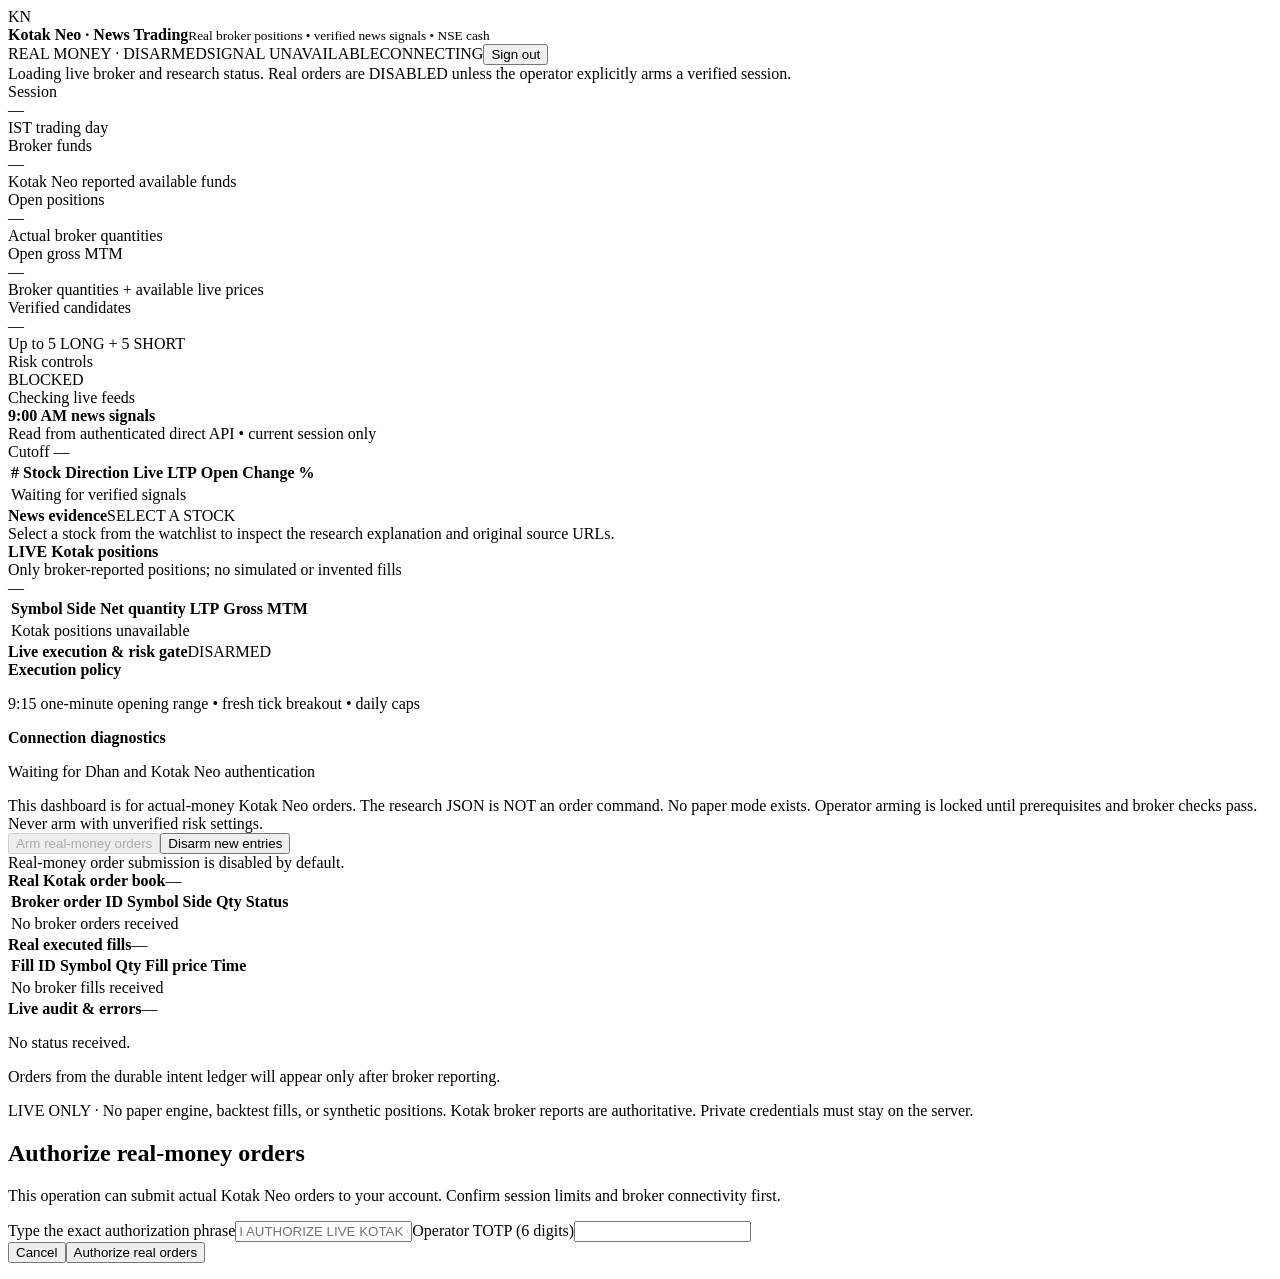
==== live_desk/static/index.html @ b9051f3d "Create real-money Kotak Neo dashboard with live positions, signals and broker fills" ====
<!doctype html><html lang="en"><head><meta charset="utf-8"/><meta name="viewport" content="width=device-width,initial-scale=1"/><title>Kotak Neo · LIVE News Trading</title><link rel="stylesheet" href="/static/styles.css"/></head>
<body><header><div class="logo"><div class="diamond">KN</div><div><strong>Kotak Neo · News Trading</strong><small>Real broker positions • verified news signals • NSE cash</small></div></div><div class="right"><span class="pill red" id="mode">REAL MONEY · DISARMED</span><span class="pill" id="source">SIGNAL UNAVAILABLE</span><span class="pill" id="connection">CONNECTING</span><button id="logout">Sign out</button></div></header>
<main>
<div class="notice" id="notice" role="status">Loading live broker and research status. Real orders are DISABLED unless the operator explicitly arms a verified session.</div>
<div class="grid">
<div class="metric"><div class="name">Session</div><div class="value" id="session">—</div><div class="desc">IST trading day</div></div>
<div class="metric"><div class="name">Broker funds</div><div class="value" id="funds">—</div><div class="desc">Kotak Neo reported available funds</div></div>
<div class="metric"><div class="name">Open positions</div><div class="value" id="posCount">—</div><div class="desc">Actual broker quantities</div></div>
<div class="metric"><div class="name">Open gross MTM</div><div class="value" id="mtm">—</div><div class="desc">Broker quantities + available live prices</div></div>
<div class="metric"><div class="name">Verified candidates</div><div class="value" id="count">—</div><div class="desc">Up to 5 LONG + 5 SHORT</div></div>
<div class="metric"><div class="name">Risk controls</div><div class="value" id="risk">BLOCKED</div><div class="desc" id="riskReason">Checking live feeds</div></div>
</div>
<div class="split">
<section class="panel"><div class="heading"><div><b>9:00 AM news signals</b><div class="intro">Read from authenticated direct API • current session only</div></div><span class="pill" id="cutoff">Cutoff —</span></div>
<div class="table-scroll"><table><thead><tr><th>#</th><th>Stock</th><th>Direction</th><th>Live LTP</th><th>Open</th><th>Change %</th></tr></thead><tbody id="signalBody"><tr><td class="empty" colspan="6">Waiting for verified signals</td></tr></tbody></table></div></section>
<section class="panel"><div class="heading"><b>News evidence</b><span class="pill" id="selected">SELECT A STOCK</span></div><div id="evidence" class="detail"><div class="muted">Select a stock from the watchlist to inspect the research explanation and original source URLs.</div></div></section>
</div>
<div class="split">
<section class="panel"><div class="heading"><div><b>LIVE Kotak positions</b><div class="intro">Only broker-reported positions; no simulated or invented fills</div></div><span id="positionsAsOf" class="meta">—</span></div>
<div class="table-scroll"><table><thead><tr><th>Symbol</th><th>Side</th><th class="right-align">Net quantity</th><th class="right-align">LTP</th><th class="right-align">Gross MTM</th></tr></thead><tbody id="positionBody"><tr><td colspan="5" class="empty">Kotak positions unavailable</td></tr></tbody></table></div></section>
<section class="panel"><div class="heading"><b>Live execution & risk gate</b><span id="gate" class="pill red">DISARMED</span></div>
<div class="detail"><div><b>Execution policy</b><p class="muted" id="policy">9:15 one-minute opening range • fresh tick breakout • daily caps</p></div>
<div><b>Connection diagnostics</b><p id="diagnostics" class="meta">Waiting for Dhan and Kotak Neo authentication</p></div>
<div class="alert">This dashboard is for actual-money Kotak Neo orders. The research JSON is NOT an order command. No paper mode exists. Operator arming is locked until prerequisites and broker checks pass. Never arm with unverified risk settings.</div>
<div class="control"><button id="arm" class="primary" disabled>Arm real-money orders</button><button id="disarm" class="danger">Disarm new entries</button></div>
<div class="status" id="armNotice">Real-money order submission is disabled by default.</div></div></section>
</div>
<div class="two">
<section class="panel"><div class="heading"><b>Real Kotak order book</b><span class="meta" id="orderCount">—</span></div>
<div class="table-scroll"><table><thead><tr><th>Broker order ID</th><th>Symbol</th><th>Side</th><th class="right-align">Qty</th><th>Status</th></tr></thead><tbody id="orderBody"><tr><td colspan="5" class="empty">No broker orders received</td></tr></tbody></table></div></section>
<section class="panel"><div class="heading"><b>Real executed fills</b><span class="meta" id="fillCount">—</span></div>
<div class="table-scroll"><table><thead><tr><th>Fill ID</th><th>Symbol</th><th class="right-align">Qty</th><th class="right-align">Fill price</th><th>Time</th></tr></thead><tbody id="fillBody"><tr><td colspan="5" class="empty">No broker fills received</td></tr></tbody></table></div></section></div>
<section class="panel"><div class="heading"><b>Live audit & errors</b><span class="meta" id="updated">—</span></div><div class="detail"><p class="meta" id="errors">No status received.</p><p class="meta" id="intentInfo">Orders from the durable intent ledger will appear only after broker reporting.</p></div></section>
<div class="foot">LIVE ONLY · No paper engine, backtest fills, or synthetic positions. Kotak broker reports are authoritative. Private credentials must stay on the server.</div></main>
<div class="modal-bg" id="armModal"><div class="modal" role="dialog" aria-modal="true" aria-label="Authorize live orders"><h2>Authorize real-money orders</h2><p class="muted">This operation can submit actual Kotak Neo orders to your account. Confirm session limits and broker connectivity first.</p><form id="armForm"><label for="authorization">Type the exact authorization phrase</label><input id="authorization" autocomplete="off" required placeholder="I AUTHORIZE LIVE KOTAK ORDERS"/><label for="otp">Operator TOTP (6 digits)</label><input id="otp" type="password" inputmode="numeric" autocomplete="one-time-code" maxlength="6" minlength="6" required/><div class="modal-actions"><button type="button" id="cancelArm">Cancel</button><button type="submit" class="danger">Authorize real orders</button></div><p id="armError" class="negative" role="alert"></p></form></div></div>
<script src="/static/app.js" defer></script></body></html>
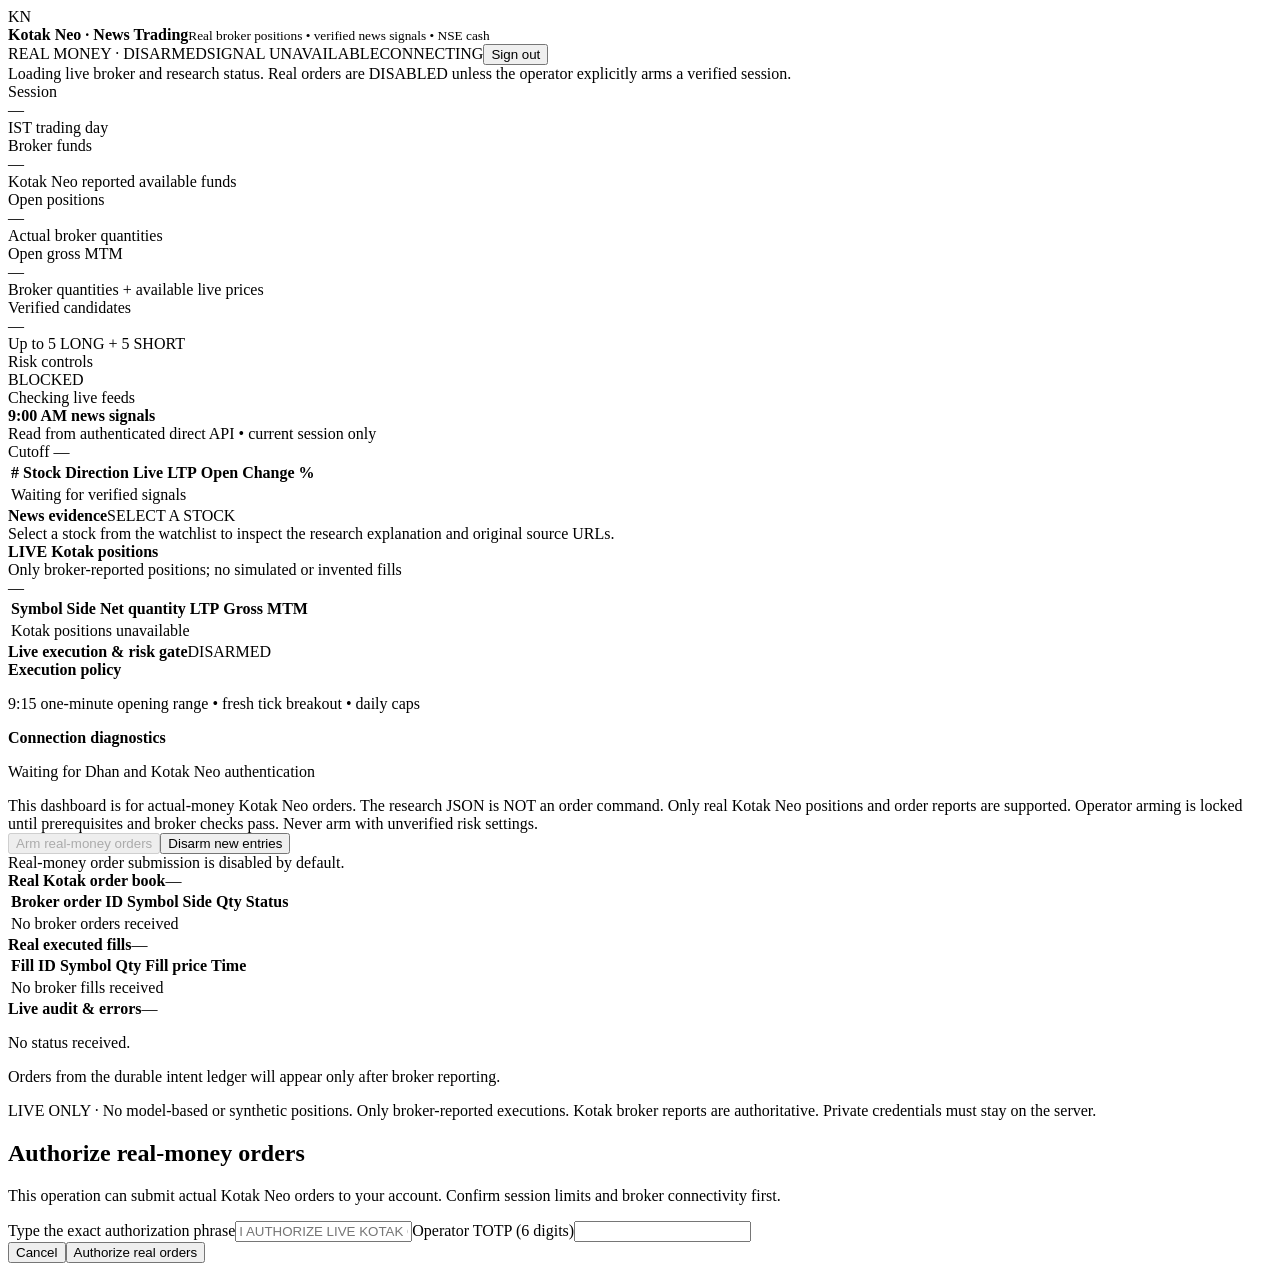
==== commit 641581dc: "Remove paper terminology from live-only UI and reinforce broker-confirmed executions" ====
--- a/live_desk/static/index.html
+++ b/live_desk/static/index.html
@@ -21,7 +21,7 @@
 <section class="panel"><div class="heading"><b>Live execution & risk gate</b><span id="gate" class="pill red">DISARMED</span></div>
 <div class="detail"><div><b>Execution policy</b><p class="muted" id="policy">9:15 one-minute opening range • fresh tick breakout • daily caps</p></div>
 <div><b>Connection diagnostics</b><p id="diagnostics" class="meta">Waiting for Dhan and Kotak Neo authentication</p></div>
-<div class="alert">This dashboard is for actual-money Kotak Neo orders. The research JSON is NOT an order command. No paper mode exists. Operator arming is locked until prerequisites and broker checks pass. Never arm with unverified risk settings.</div>
+<div class="alert">This dashboard is for actual-money Kotak Neo orders. The research JSON is NOT an order command. Only real Kotak Neo positions and order reports are supported. Operator arming is locked until prerequisites and broker checks pass. Never arm with unverified risk settings.</div>
 <div class="control"><button id="arm" class="primary" disabled>Arm real-money orders</button><button id="disarm" class="danger">Disarm new entries</button></div>
 <div class="status" id="armNotice">Real-money order submission is disabled by default.</div></div></section>
 </div>
@@ -31,6 +31,6 @@
 <section class="panel"><div class="heading"><b>Real executed fills</b><span class="meta" id="fillCount">—</span></div>
 <div class="table-scroll"><table><thead><tr><th>Fill ID</th><th>Symbol</th><th class="right-align">Qty</th><th class="right-align">Fill price</th><th>Time</th></tr></thead><tbody id="fillBody"><tr><td colspan="5" class="empty">No broker fills received</td></tr></tbody></table></div></section></div>
 <section class="panel"><div class="heading"><b>Live audit & errors</b><span class="meta" id="updated">—</span></div><div class="detail"><p class="meta" id="errors">No status received.</p><p class="meta" id="intentInfo">Orders from the durable intent ledger will appear only after broker reporting.</p></div></section>
-<div class="foot">LIVE ONLY · No paper engine, backtest fills, or synthetic positions. Kotak broker reports are authoritative. Private credentials must stay on the server.</div></main>
+<div class="foot">LIVE ONLY · No model-based or synthetic positions. Only broker-reported executions. Kotak broker reports are authoritative. Private credentials must stay on the server.</div></main>
 <div class="modal-bg" id="armModal"><div class="modal" role="dialog" aria-modal="true" aria-label="Authorize live orders"><h2>Authorize real-money orders</h2><p class="muted">This operation can submit actual Kotak Neo orders to your account. Confirm session limits and broker connectivity first.</p><form id="armForm"><label for="authorization">Type the exact authorization phrase</label><input id="authorization" autocomplete="off" required placeholder="I AUTHORIZE LIVE KOTAK ORDERS"/><label for="otp">Operator TOTP (6 digits)</label><input id="otp" type="password" inputmode="numeric" autocomplete="one-time-code" maxlength="6" minlength="6" required/><div class="modal-actions"><button type="button" id="cancelArm">Cancel</button><button type="submit" class="danger">Authorize real orders</button></div><p id="armError" class="negative" role="alert"></p></form></div></div>
 <script src="/static/app.js" defer></script></body></html>
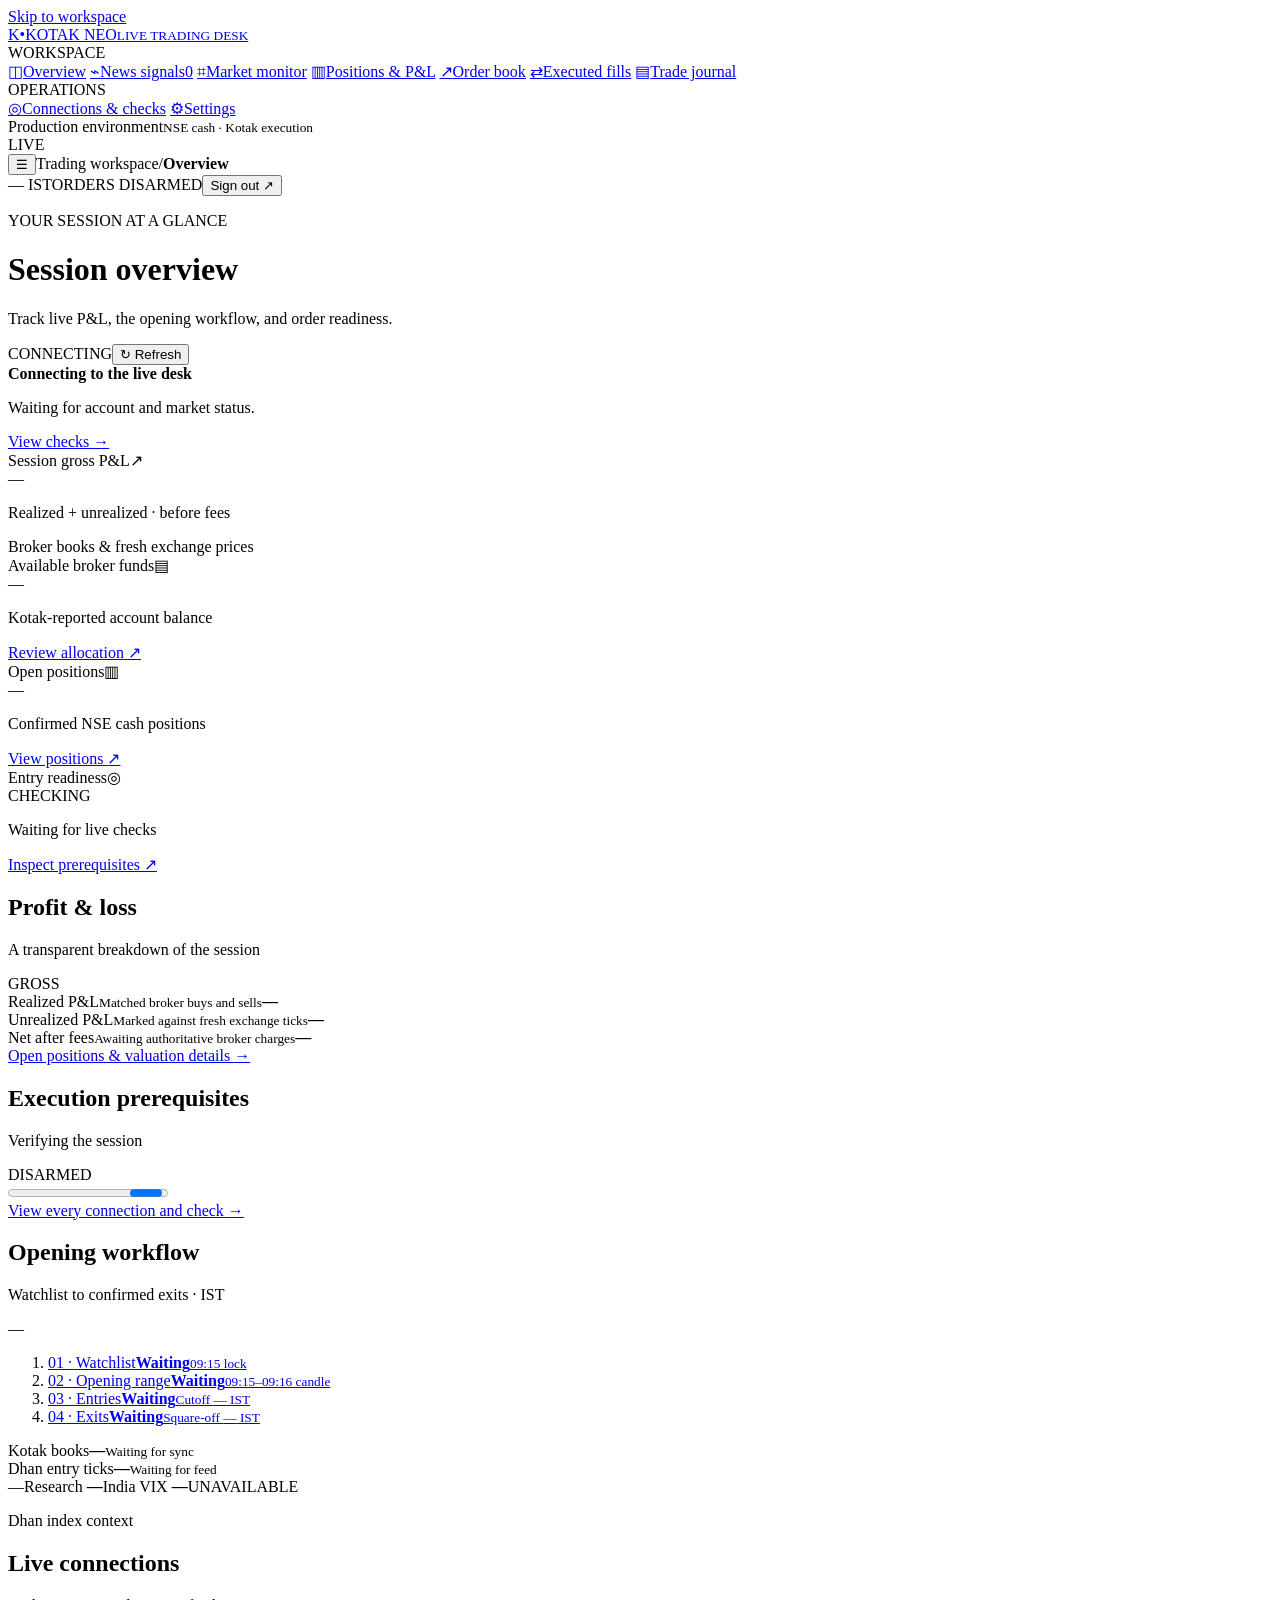
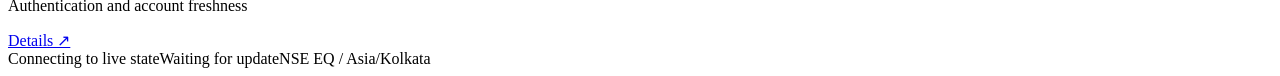
==== commit 97617cfa: "Implement sole VPS news-to-dashboard path and remove parallel publication" ====
--- a/live_desk/static/index.html
+++ b/live_desk/static/index.html
@@ -1,36 +1,162 @@
-<!doctype html><html lang="en"><head><meta charset="utf-8"/><meta name="viewport" content="width=device-width,initial-scale=1"/><title>Kotak Neo · LIVE News Trading</title><link rel="stylesheet" href="/static/styles.css"/></head>
-<body><header><div class="logo"><div class="diamond">KN</div><div><strong>Kotak Neo · News Trading</strong><small>Real broker positions • verified news signals • NSE cash</small></div></div><div class="right"><span class="pill red" id="mode">REAL MONEY · DISARMED</span><span class="pill" id="source">SIGNAL UNAVAILABLE</span><span class="pill" id="connection">CONNECTING</span><button id="logout">Sign out</button></div></header>
-<main>
-<div class="notice" id="notice" role="status">Loading live broker and research status. Real orders are DISABLED unless the operator explicitly arms a verified session.</div>
-<div class="grid">
-<div class="metric"><div class="name">Session</div><div class="value" id="session">—</div><div class="desc">IST trading day</div></div>
-<div class="metric"><div class="name">Broker funds</div><div class="value" id="funds">—</div><div class="desc">Kotak Neo reported available funds</div></div>
-<div class="metric"><div class="name">Open positions</div><div class="value" id="posCount">—</div><div class="desc">Actual broker quantities</div></div>
-<div class="metric"><div class="name">Open gross MTM</div><div class="value" id="mtm">—</div><div class="desc">Broker quantities + available live prices</div></div>
-<div class="metric"><div class="name">Verified candidates</div><div class="value" id="count">—</div><div class="desc">Up to 5 LONG + 5 SHORT</div></div>
-<div class="metric"><div class="name">Risk controls</div><div class="value" id="risk">BLOCKED</div><div class="desc" id="riskReason">Checking live feeds</div></div>
+<!doctype html>
+<html lang="en">
+<head><meta charset="utf-8"/><meta name="viewport" content="width=device-width,initial-scale=1"/><meta name="color-scheme" content="light"/><base href="__DASHBOARD_BASE_PATH__/"/><title>Kotak Neo · Live desk</title><link rel="stylesheet" href="static/styles.css"/></head>
+<body>
+<a class="skip-link" href="#workspace">Skip to workspace</a>
+<div class="app-shell">
+<aside class="sidebar" id="sidebar" aria-label="Workspace navigation">
+<a class="brand" href="#overview"><span class="brand-mark">K<span>•</span></span><span>KOTAK NEO<small>LIVE TRADING DESK</small></span></a>
+<div class="nav-label">WORKSPACE</div>
+<nav id="navigation">
+<a href="#overview" data-view="overview"><span class="nav-icon">◫</span>Overview</a>
+<a href="#signals" data-view="signals"><span class="nav-icon">⌁</span>News signals<span class="nav-count" id="navSignalCount">0</span></a>
+<a href="#market" data-view="market"><span class="nav-icon">⌗</span>Market monitor</a>
+<a href="#positions" data-view="positions"><span class="nav-icon">▥</span>Positions &amp; P&amp;L</a>
+<a href="#orders" data-view="orders"><span class="nav-icon">↗</span>Order book</a>
+<a href="#fills" data-view="fills"><span class="nav-icon">⇄</span>Executed fills</a>
+<a href="#journal" data-view="journal"><span class="nav-icon">▤</span>Trade journal</a>
+<div class="nav-label">OPERATIONS</div>
+<a href="#connections" data-view="connections"><span class="nav-icon">◎</span>Connections &amp; checks</a>
+<a href="#settings" data-view="settings"><span class="nav-icon">⚙</span>Settings<span id="unsavedDot" class="unsaved-dot" hidden></span></a>
+</nav>
+<div class="sidebar-bottom"><span class="environment-dot"></span><div>Production environment<small>NSE cash · Kotak execution</small></div><span class="environment-tag">LIVE</span></div>
+</aside>
+<button class="nav-scrim" id="navScrim" aria-label="Close navigation" hidden></button>
+<div class="main-shell">
+<header class="topbar"><div class="breadcrumb"><button class="icon-button mobile-menu" id="menuToggle" aria-label="Open navigation" aria-expanded="false" aria-controls="sidebar">☰</button><span class="desk-label">Trading workspace</span><span class="breadcrumb-divider">/</span><strong id="viewTitle">Overview</strong></div><div class="topbar-actions"><span id="liveClock" class="clock">— IST</span><span class="pill" id="mode">ORDERS DISARMED</span><button class="quiet-button" id="logout">Sign out <span aria-hidden="true">↗</span></button></div></header>
+<main id="workspace" tabindex="-1">
+<div class="page-heading"><div><p class="eyebrow" id="viewEyebrow">YOUR SESSION AT A GLANCE</p><h1 id="pageTitle">Session overview</h1><p id="pageDescription">Track live P&amp;L, the opening workflow, and order readiness.</p></div><div class="page-heading-actions"><span class="pill" id="connection">CONNECTING</span><button class="secondary small" id="refreshState" title="Refresh live account state">↻ <span>Refresh</span></button></div></div>
+<div class="notice session-status" id="notice" data-tone="neutral">
+  <div class="session-status-copy" role="status">
+    <strong id="noticeTitle">Connecting to the live desk</strong>
+    <p id="noticeDetail">Waiting for account and market status.</p>
+  </div>
+  <a id="noticeAction" class="session-status-link" href="#connections">View checks <span aria-hidden="true">→</span></a>
 </div>
-<div class="split">
-<section class="panel"><div class="heading"><div><b>9:00 AM news signals</b><div class="intro">Read from authenticated direct API • current session only</div></div><span class="pill" id="cutoff">Cutoff —</span></div>
-<div class="table-scroll"><table><thead><tr><th>#</th><th>Stock</th><th>Direction</th><th>Live LTP</th><th>Open</th><th>Change %</th></tr></thead><tbody id="signalBody"><tr><td class="empty" colspan="6">Waiting for verified signals</td></tr></tbody></table></div></section>
-<section class="panel"><div class="heading"><b>News evidence</b><span class="pill" id="selected">SELECT A STOCK</span></div><div id="evidence" class="detail"><div class="muted">Select a stock from the watchlist to inspect the research explanation and original source URLs.</div></div></section>
+<div class="view-container">
+<section class="view" id="view-overview" aria-label="Overview">
+<div class="overview-metrics">
+<article class="metric hero-metric"><div class="metric-top"><span>Session gross P&amp;L</span><span class="metric-icon">↗</span></div><div class="value" id="mtm">—</div><p>Realized + unrealized · before fees</p><div class="metric-bottom"><span class="tiny-dot"></span>Broker books &amp; fresh exchange prices</div></article>
+<article class="metric"><div class="metric-top"><span>Available broker funds</span><span class="metric-icon">▤</span></div><div class="value" id="funds">—</div><p>Kotak-reported account balance</p><a href="#settings" class="metric-link">Review allocation <span>↗</span></a></article>
+<article class="metric"><div class="metric-top"><span>Open positions</span><span class="metric-icon">▥</span></div><div class="value" id="posCount">—</div><p id="positionOutcome">Confirmed NSE cash positions</p><a href="#positions" class="metric-link">View positions <span>↗</span></a></article>
+<article class="metric"><div class="metric-top"><span>Entry readiness</span><span class="metric-icon">◎</span></div><div class="value status-value" id="risk">CHECKING</div><p id="riskReason">Waiting for live checks</p><a href="#connections" class="metric-link">Inspect prerequisites <span>↗</span></a></article>
 </div>
-<div class="split">
-<section class="panel"><div class="heading"><div><b>LIVE Kotak positions</b><div class="intro">Only broker-reported positions; no simulated or invented fills</div></div><span id="positionsAsOf" class="meta">—</span></div>
-<div class="table-scroll"><table><thead><tr><th>Symbol</th><th>Side</th><th class="right-align">Net quantity</th><th class="right-align">LTP</th><th class="right-align">Gross MTM</th></tr></thead><tbody id="positionBody"><tr><td colspan="5" class="empty">Kotak positions unavailable</td></tr></tbody></table></div></section>
-<section class="panel"><div class="heading"><b>Live execution & risk gate</b><span id="gate" class="pill red">DISARMED</span></div>
-<div class="detail"><div><b>Execution policy</b><p class="muted" id="policy">9:15 one-minute opening range • fresh tick breakout • daily caps</p></div>
-<div><b>Connection diagnostics</b><p id="diagnostics" class="meta">Waiting for Dhan and Kotak Neo authentication</p></div>
-<div class="alert">This dashboard is for actual-money Kotak Neo orders. The research JSON is NOT an order command. Only real Kotak Neo positions and order reports are supported. Operator arming is locked until prerequisites and broker checks pass. Never arm with unverified risk settings.</div>
-<div class="control"><button id="arm" class="primary" disabled>Arm real-money orders</button><button id="disarm" class="danger">Disarm new entries</button></div>
-<div class="status" id="armNotice">Real-money order submission is disabled by default.</div></div></section>
+<div class="overview-body">
+<article class="panel pnl-panel"><div class="panel-heading"><div><h2>Profit &amp; loss</h2><p>A transparent breakdown of the session</p></div><span class="subtle-tag">GROSS</span></div><div class="pnl-line"><span><i class="legend-dot teal"></i>Realized P&amp;L<small>Matched broker buys and sells</small></span><strong id="realizedPnl">—</strong></div><div class="pnl-line"><span><i class="legend-dot blue"></i>Unrealized P&amp;L<small>Marked against fresh exchange ticks</small></span><strong id="unrealizedPnl">—</strong></div><div class="pnl-line net-line"><span>Net after fees<small>Awaiting authoritative broker charges</small></span><strong id="netPnl">—</strong></div><a href="#positions" class="panel-link">Open positions &amp; valuation details <span>→</span></a></article>
+<article class="panel readiness-panel"><div class="panel-heading"><div><h2>Execution prerequisites</h2><p id="gateSummary">Verifying the session</p></div><span class="pill" id="gate">DISARMED</span></div><progress id="gateProgress" class="gate-progress" aria-label="Verified execution checks"></progress><div id="overviewGates" class="gate-list"></div><a href="#connections" class="panel-link">View every connection and check <span>→</span></a></article>
+<article class="panel session-panel">
+  <div class="panel-heading"><div><h2>Opening workflow</h2><p>Watchlist to confirmed exits · IST</p></div><span class="subtle-tag" id="tradingWindow">—</span></div>
+  <ol class="opening-workflow" aria-label="Opening workflow">
+    <li id="stageWatchlist"><a href="#signals"><span>01 · Watchlist</span><strong id="workflowWatchlist">Waiting</strong><small>09:15 lock</small></a></li>
+    <li id="stageRange"><a href="#market"><span>02 · Opening range</span><strong id="workflowRange">Waiting</strong><small>09:15–09:16 candle</small></a></li>
+    <li id="stageEntries"><a href="#settings"><span>03 · Entries</span><strong id="workflowEntries">Waiting</strong><small>Cutoff <span id="sessionCutoff">—</span> IST</small></a></li>
+    <li id="stageExit"><a href="#positions"><span>04 · Exits</span><strong id="workflowExit">Waiting</strong><small>Square-off <span id="squareOffTime">—</span> IST</small></a></li>
+  </ol>
+  <div class="session-strip" aria-label="Broker and feed freshness">
+    <div><span>Kotak books</span><strong id="bookFreshness">—</strong><small id="bookLastSync">Waiting for sync</small></div>
+    <div><span>Dhan entry ticks</span><strong id="tickFreshness">—</strong><small id="tickLastTrade">Waiting for feed</small></div>
+  </div>
+  <div class="session-foot"><span id="session">—</span><span>Research <strong id="count">—</strong></span><span>India VIX <strong id="vix">—</strong></span><span class="pill" id="source">UNAVAILABLE</span></div>
+  <p class="context-note" id="vixAsOf">Dhan index context</p>
+</article>
+<article class="panel connections-overview"><div class="panel-heading"><div><h2>Live connections</h2><p>Authentication and account freshness</p></div><a href="#connections" class="text-button">Details ↗</a></div><div id="overviewConnections" class="connection-list"></div></article>
 </div>
-<div class="two">
-<section class="panel"><div class="heading"><b>Real Kotak order book</b><span class="meta" id="orderCount">—</span></div>
-<div class="table-scroll"><table><thead><tr><th>Broker order ID</th><th>Symbol</th><th>Side</th><th class="right-align">Qty</th><th>Status</th></tr></thead><tbody id="orderBody"><tr><td colspan="5" class="empty">No broker orders received</td></tr></tbody></table></div></section>
-<section class="panel"><div class="heading"><b>Real executed fills</b><span class="meta" id="fillCount">—</span></div>
-<div class="table-scroll"><table><thead><tr><th>Fill ID</th><th>Symbol</th><th class="right-align">Qty</th><th class="right-align">Fill price</th><th>Time</th></tr></thead><tbody id="fillBody"><tr><td colspan="5" class="empty">No broker fills received</td></tr></tbody></table></div></section></div>
-<section class="panel"><div class="heading"><b>Live audit & errors</b><span class="meta" id="updated">—</span></div><div class="detail"><p class="meta" id="errors">No status received.</p><p class="meta" id="intentInfo">Orders from the durable intent ledger will appear only after broker reporting.</p></div></section>
-<div class="foot">LIVE ONLY · No model-based or synthetic positions. Only broker-reported executions. Kotak broker reports are authoritative. Private credentials must stay on the server.</div></main>
-<div class="modal-bg" id="armModal"><div class="modal" role="dialog" aria-modal="true" aria-label="Authorize live orders"><h2>Authorize real-money orders</h2><p class="muted">This operation can submit actual Kotak Neo orders to your account. Confirm session limits and broker connectivity first.</p><form id="armForm"><label for="authorization">Type the exact authorization phrase</label><input id="authorization" autocomplete="off" required placeholder="I AUTHORIZE LIVE KOTAK ORDERS"/><label for="otp">Operator TOTP (6 digits)</label><input id="otp" type="password" inputmode="numeric" autocomplete="one-time-code" maxlength="6" minlength="6" required/><div class="modal-actions"><button type="button" id="cancelArm">Cancel</button><button type="submit" class="danger">Authorize real orders</button></div><p id="armError" class="negative" role="alert"></p></form></div></div>
-<script src="/static/app.js" defer></script></body></html>+</section>
+<section class="view" id="view-signals" aria-label="News signals" hidden>
+<div class="workspace-toolbar"><div class="search-box"><span aria-hidden="true">⌕</span><input id="signalSearch" data-search="signals" type="search" placeholder="Search verified stocks…" aria-label="Search signals"/></div><div class="filter-tabs" id="signalFilters" aria-label="Signal direction"><button data-filter="all" aria-pressed="true">All</button><button data-filter="LONG" aria-pressed="false">Long</button><button data-filter="SHORT" aria-pressed="false">Short</button></div><span class="pill" id="cutoff">Research cutoff —</span></div>
+<div class="signal-workspace"><article class="panel table-panel"><div class="panel-heading"><div><h2>News watchlist</h2><p>Up to five long and five short candidates</p></div><span class="subtle-tag" id="signalResultCount">0 stocks</span></div><div class="table-scroll"><table><thead><tr><th>Rank</th><th>Stock</th><th>Direction</th><th>Live LTP</th><th>Open</th><th>Change</th></tr></thead><tbody id="signalBody"></tbody></table></div></article><article class="panel evidence-panel"><div class="panel-heading"><h2>Research detail</h2><span class="pill" id="selected">SELECT A STOCK</span></div><div id="evidence" class="detail"></div></article></div>
+</section>
+<section class="view" id="view-market" aria-label="Market monitor" hidden>
+<div class="workspace-toolbar"><div class="filter-tabs" id="marketTabs"><button data-market-tab="orb" aria-pressed="true">Opening range monitor</button><button data-market-tab="mapping" aria-pressed="false">Instrument mapping</button></div><div class="search-box"><span>⌕</span><input id="marketSearch" data-search="market" type="search" placeholder="Find a symbol…" aria-label="Search market monitor"/></div></div>
+<article class="panel table-panel market-panel" id="orbPanel"><div class="panel-heading"><div><h2>Dhan 09:15 one-minute ORB monitor</h2><p id="orbInfo">Waiting for current-session research and opening candles.</p></div><span class="pill" id="feedBadge">NOT STARTED</span></div><div class="table-scroll"><table><thead><tr><th>Symbol</th><th>Direction</th><th>ORB high</th><th>ORB low</th><th>Live LTP</th><th>Monitor state</th></tr></thead><tbody id="orbBody"></tbody></table></div></article>
+<article class="panel table-panel market-panel" id="mappingPanel" hidden><div class="panel-heading"><div><h2>Verified broker instrument mapping</h2><p id="mappingInfo">Waiting for verified candidates.</p></div><button class="secondary small" data-export="mapping">Export CSV ↗</button></div><div class="table-scroll"><table><thead><tr><th>Signal symbol</th><th>Dhan NSE ID</th><th>Kotak trading symbol</th><th>Kotak token</th><th>Status</th></tr></thead><tbody id="mappingBody"></tbody></table></div></article>
+</section>
+<section class="view" id="view-positions" aria-label="Positions and profit and loss" hidden>
+<div class="overview-metrics">
+<article class="metric"><div class="metric-top"><span>Total gross P&amp;L</span></div><div class="value" id="positionTotalPnl">—</div><p>Realized plus unrealized, before fees</p></article>
+<article class="metric"><div class="metric-top"><span>Realized gross</span></div><div class="value" id="positionRealizedPnl">—</div><p>From the Kotak position book</p></article>
+<article class="metric"><div class="metric-top"><span>Unrealized gross</span></div><div class="value" id="positionUnrealizedPnl">—</div><p>Marked to fresh Dhan ticks</p></article>
+<article class="metric"><div class="metric-top"><span>Open positions</span></div><div class="value" id="positionOpenCount">—</div><p>Nonzero Kotak NSE cash quantities</p></article>
+</div>
+<div class="workspace-toolbar"><div class="search-box"><span>⌕</span><input id="positionSearch" data-search="positions" type="search" placeholder="Search positions…" aria-label="Search positions"/></div><div class="filter-tabs" id="positionFilters"><button data-filter="all" aria-pressed="true">All positions</button><button data-filter="open" aria-pressed="false">Open</button><button data-filter="closed" aria-pressed="false">Closed</button></div><button class="secondary small" data-export="positions">Export CSV ↗</button></div>
+<article class="panel table-panel"><div class="panel-heading"><div><h2>LIVE Kotak positions</h2><p id="positionsAsOf">Waiting for the live account book.</p></div><span class="subtle-tag" id="positionResultCount">0 positions</span></div><div class="table-scroll"><table><thead><tr><th>Stock / side</th><th class="numeric">Net qty</th><th class="numeric">Live LTP</th><th class="numeric">Realized gross</th><th class="numeric">Unrealized gross</th><th class="numeric">Total gross</th><th>Valuation</th><th></th></tr></thead><tbody id="positionBody"></tbody></table></div><div class="table-note">Gross values exclude fees. Missing live quotes or unverified cost basis stay unavailable.</div><div class="pagination" id="positionsPagination"></div></article>
+<article class="panel table-panel">
+<div class="panel-heading"><div><h2>Closed ORB trades today</h2><p id="positionClosedAsOf">Loading confirmed exits…</p></div><a href="#journal" class="panel-link">Trade history <span>→</span></a></div>
+<div class="table-scroll"><table><thead><tr><th>Stock</th><th>Direction</th><th class="numeric">Closed qty</th><th class="numeric">Entry avg</th><th class="numeric">Exit avg</th><th class="numeric">Realized gross</th></tr></thead><tbody id="positionClosedBody"></tbody></table></div>
+</article>
+</section>
+<section class="view" id="view-orders" aria-label="Order book" hidden>
+<div class="workspace-toolbar"><div class="search-box"><span>⌕</span><input id="orderSearch" data-search="orders" type="search" placeholder="Search stock, order ID, or tag…" aria-label="Search orders"/></div><label class="select-label">Status<select id="orderStatus"><option value="all">All statuses</option><option value="open">Open / pending</option><option value="complete">Completed</option><option value="rejected">Rejected / cancelled</option></select></label><button class="secondary small" data-export="orders">Export CSV ↗</button></div>
+<article class="panel table-panel"><div class="panel-heading"><div><h2>Real Kotak order book</h2><p>Broker-reported orders · click a row for full details</p></div><span class="subtle-tag" id="orderCount">—</span></div><div class="table-scroll"><table><thead><tr><th>Broker order ID</th><th>Stock</th><th>Side</th><th class="numeric">Quantity</th><th>Status</th><th></th></tr></thead><tbody id="orderBody"></tbody></table></div><div class="pagination" id="ordersPagination"></div></article>
+</section>
+<section class="view" id="view-fills" aria-label="Executed fills" hidden>
+<div class="workspace-toolbar"><div class="search-box"><span>⌕</span><input id="fillSearch" data-search="fills" type="search" placeholder="Search stock or fill ID…" aria-label="Search fills"/></div><button class="secondary small" data-export="fills">Export CSV ↗</button></div>
+<article class="panel table-panel"><div class="panel-heading"><div><h2>Real executed fills</h2><p>Confirmed broker executions; order intents are separate</p></div><span class="subtle-tag" id="fillCount">—</span></div><div class="table-scroll"><table><thead><tr><th>Fill ID</th><th>Stock</th><th class="numeric">Filled quantity</th><th class="numeric">Fill price</th><th>Broker time</th><th></th></tr></thead><tbody id="fillBody"></tbody></table></div><div class="pagination" id="fillsPagination"></div></article>
+</section>
+<section class="view" id="view-journal" aria-label="Trade journal and performance" hidden>
+<div class="notice">Historical analytics use Kotak-confirmed entry and exit fills. P&amp;L is gross; fees and taxes are unavailable unless supplied by the broker. Metrics describe past outcomes and do not change the strategy.</div>
+<div class="overview-metrics journal-metrics">
+<article class="metric"><div class="metric-top"><span>Closed trades</span></div><div class="value" id="journalClosed">—</div><p>Confirmed entry and exit fills</p></article>
+<article class="metric"><div class="metric-top"><span>Realized gross</span></div><div class="value" id="journalGross">—</div><p>Confirmed exits · before fees</p></article>
+<article class="metric"><div class="metric-top"><span>Win rate</span></div><div class="value" id="journalWinRate">—</div><p>Closed trades only</p></article>
+<article class="metric"><div class="metric-top"><span>Open / pending</span></div><div class="value" id="journalOpen">—</div><p>Includes unresolved entry or exit</p></article>
+<article class="metric"><div class="metric-top"><span>Gross losses</span></div><div class="value" id="journalLoss">—</div><p>Closed losing trades · before fees</p></article>
+<article class="metric"><div class="metric-top"><span>Closed capital return</span></div><div class="value" id="journalReturn">—</div><p>Gross P&amp;L ÷ confirmed entry notional</p></article>
+</div>
+<article class="panel table-panel"><div class="panel-heading"><div><h2>Trade performance</h2><p id="journalAsOf">Loading persisted trade history…</p></div><span class="subtle-tag" id="journalFees">FEES UNAVAILABLE</span></div><div class="table-scroll"><table><thead><tr><th>Date</th><th>Stock</th><th>Direction</th><th>State</th><th class="numeric">Entry qty</th><th class="numeric">Exit qty</th><th class="numeric">Entry avg</th><th class="numeric">Exit avg</th><th class="numeric">Gross realized</th></tr></thead><tbody id="journalTradeBody"></tbody></table></div></article>
+<article class="panel table-panel"><div class="panel-heading"><div><h2>Order lifecycle history</h2><p>Durable intent state changes observed by the dashboard</p></div></div><div class="table-scroll"><table><thead><tr><th>Time</th><th>Stock</th><th>Phase</th><th>Side</th><th>State</th><th>Details</th></tr></thead><tbody id="journalEventBody"></tbody></table></div></article>
+<article class="panel table-panel"><div class="panel-heading"><div><h2>Persisted broker fills</h2><p>Deduplicated history collected during broker-book refreshes</p></div><span class="subtle-tag" id="journalFillCount">0 fills</span></div><div class="table-scroll"><table><thead><tr><th>Time</th><th>Stock</th><th>Side</th><th class="numeric">Quantity</th><th class="numeric">Price</th><th>Broker fill ID</th><th>Order ID</th></tr></thead><tbody id="journalFillBody"></tbody></table></div><div class="table-note">History begins when this version is deployed. Older fills are not backfilled.</div></article>
+</section>
+<section class="view" id="view-connections" aria-label="Connections and diagnostics" hidden>
+<div class="connection-cards" id="connectionCards"></div>
+<div class="diagnostic-layout"><article class="panel"><div class="panel-heading"><div><h2>Read-only connection checks</h2><p>Checks dashboard endpoints without sending a signal or order.</p></div><button class="primary small" id="runChecks">Run checks <span>↗</span></button></div><div id="checkResults" class="check-results"><div class="empty-state"><span class="empty-symbol">◎</span><h3>Verify the live connections</h3><p>Run a read-only check of health, readiness, account APIs, and the current stream.</p></div></div></article><article class="panel"><div class="panel-heading"><div><h2>Readiness checklist</h2><p id="allGateSummary">Waiting for state.</p></div></div><div id="allGates" class="gate-list full"></div></article></div>
+<article class="panel audit-panel"><div class="panel-heading"><h2>Session audit</h2><span class="subtle-tag" id="auditState">WAITING</span></div><div class="detail"><p id="diagnostics">Waiting for broker authentication.</p><p id="errors">Waiting for status.</p><p id="intentInfo">No ledger state received.</p></div></article>
+</section>
+<section class="view" id="view-settings" aria-label="Trading configuration" hidden>
+<div class="settings-layout">
+  <article class="panel">
+    <div class="panel-heading"><div><h2>Trading limits</h2><p>Saved to the live ledger. Editable while disarmed.</p></div><span class="pill" id="settingsState">WAITING</span></div>
+    <form id="settingsForm" class="settings-form">
+      <div class="form-section-title">CAPITAL</div>
+      <div class="form-grid">
+        <label>Allocation per stock <span>₹</span><input id="settingAllocation" type="number" inputmode="decimal" min="1000" max="20000000" step="0.01" required/><small>Same reference budget for every eligible stock. Quantity rounds down at the breakout price.</small></label>
+        <label>Total gross cap <span>₹</span><input id="settingGross" type="number" inputmode="decimal" min="1000" max="100000000" step="0.01" required/><small>Combined entry notional limit across LONG and SHORT positions.</small></label>
+      </div>
+      <div class="form-section-title">POSITION LIMITS</div>
+      <div class="form-grid three">
+        <label>Maximum stocks<input id="settingMaxPositions" type="number" min="1" max="10" step="1" required/><small>Across both directions</small></label>
+        <label>Maximum LONG<input id="settingMaxLong" type="number" min="1" max="5" step="1" required/></label>
+        <label>Maximum SHORT<input id="settingMaxShort" type="number" min="1" max="5" step="1" required/></label>
+      </div>
+      <div class="form-section-title">SESSION TIMING · IST</div>
+      <div class="form-grid">
+        <label>Stop new entries at<input id="settingCutoff" type="time" min="09:16:01" max="09:30" step="1" required/><small>Latest permitted cutoff is 09:30.</small></label>
+        <label>Square-off at<input id="settingExit" type="time" min="09:16:02" max="15:00" step="1" required/><small>Must follow the entry cutoff. Closes confirmed bot positions.</small></label>
+      </div>
+      <p id="settingsValidation" class="settings-validation" aria-live="polite" hidden></p>
+      <div class="form-actions"><p id="settingsMessage" role="status">Live settings load automatically.</p><button id="resetSettings" class="secondary" type="button">Discard edits</button><button id="saveSettings" class="primary" type="submit" disabled>Save configuration</button></div>
+    </form>
+  </article>
+  <div class="settings-side">
+    <article class="panel"><div class="panel-heading"><div><h2>Capital preview</h2><p>Based on the values in this form</p></div></div>
+      <dl class="settings-summary"><div><dt>Maximum planned allocation</dt><dd id="settingsPlanned">—</dd></div><div><dt>Full-size allocations</dt><dd id="settingsSlots">—</dd></div><div><dt>Available Kotak funds</dt><dd id="settingsFunds">—</dd></div></dl>
+      <p class="settings-preview-note" id="settingsFundingNote">Waiting for live account data.</p>
+      <div class="settings-calculator">
+        <label for="settingsPrice">Example breakout price (₹)</label>
+        <input id="settingsPrice" type="number" inputmode="decimal" min="0.01" step="0.01" placeholder="Enter a price"/>
+        <p id="settingsShares" aria-live="polite">Enter a price to estimate whole shares per stock.</p>
+      </div>
+    </article>
+    <article class="panel"><div class="panel-heading"><h2>Order authorization</h2><span class="subtle-tag" id="authorizationMode">MANUAL CONTROL</span></div><div class="detail"><p id="armNotice">Checking order permission.</p><p class="muted" id="authorizationHelp">Arming permits actual Kotak orders after all session prerequisites pass.</p><button id="arm" class="primary" disabled>Authorize real-money orders</button><button id="disarm" class="danger" disabled>Disarm new entries</button></div></article>
+    <article class="panel"><div class="panel-heading"><h2>Saved execution policy</h2></div><div class="detail"><p id="policy">Waiting for the live policy.</p><p class="muted">The watchlist locks at 09:15 IST. Entries use the completed 09:15–09:16 opening range and the first qualifying crossing.</p></div></article>
+  </div>
+</div>
+</section>
+</div>
+<footer class="statusbar"><span><i id="streamDot" class="status-dot"></i><span id="streamLabel">Connecting to live state</span></span><span id="updated">Waiting for update</span><span>NSE EQ <span class="status-divider">/</span> Asia/Kolkata</span></footer>
+</main></div></div>
+<dialog id="armModal" class="modal"><div class="dialog-heading"><div><p class="eyebrow">REAL-MONEY EXECUTION</p><h2>Authorize this session</h2></div><button class="icon-button" id="cancelArm" aria-label="Close authorization">×</button></div><p class="muted">Confirm the session limits and broker readiness before authorizing orders.</p><form id="armForm"><label for="authorization">Type the authorization phrase</label><input id="authorization" autocomplete="off" required placeholder="I AUTHORIZE LIVE KOTAK ORDERS"/><label for="otp">Operator verification code</label><input id="otp" type="password" inputmode="numeric" autocomplete="one-time-code" maxlength="6" minlength="6" required/><p id="armError" class="negative" role="alert"></p><button type="submit" class="danger">Authorize real orders</button></form></dialog>
+<dialog id="detailDialog" class="detail-dialog"><div class="dialog-heading"><div><p class="eyebrow" id="detailEyebrow">BROKER DETAIL</p><h2 id="detailTitle">Details</h2></div><button class="icon-button" id="closeDetail" aria-label="Close details">×</button></div><div id="detailContent"></div></dialog>
+<div class="toast" id="toast" role="status" hidden></div>
+<script src="static/app.js" defer></script>
+</body></html>
